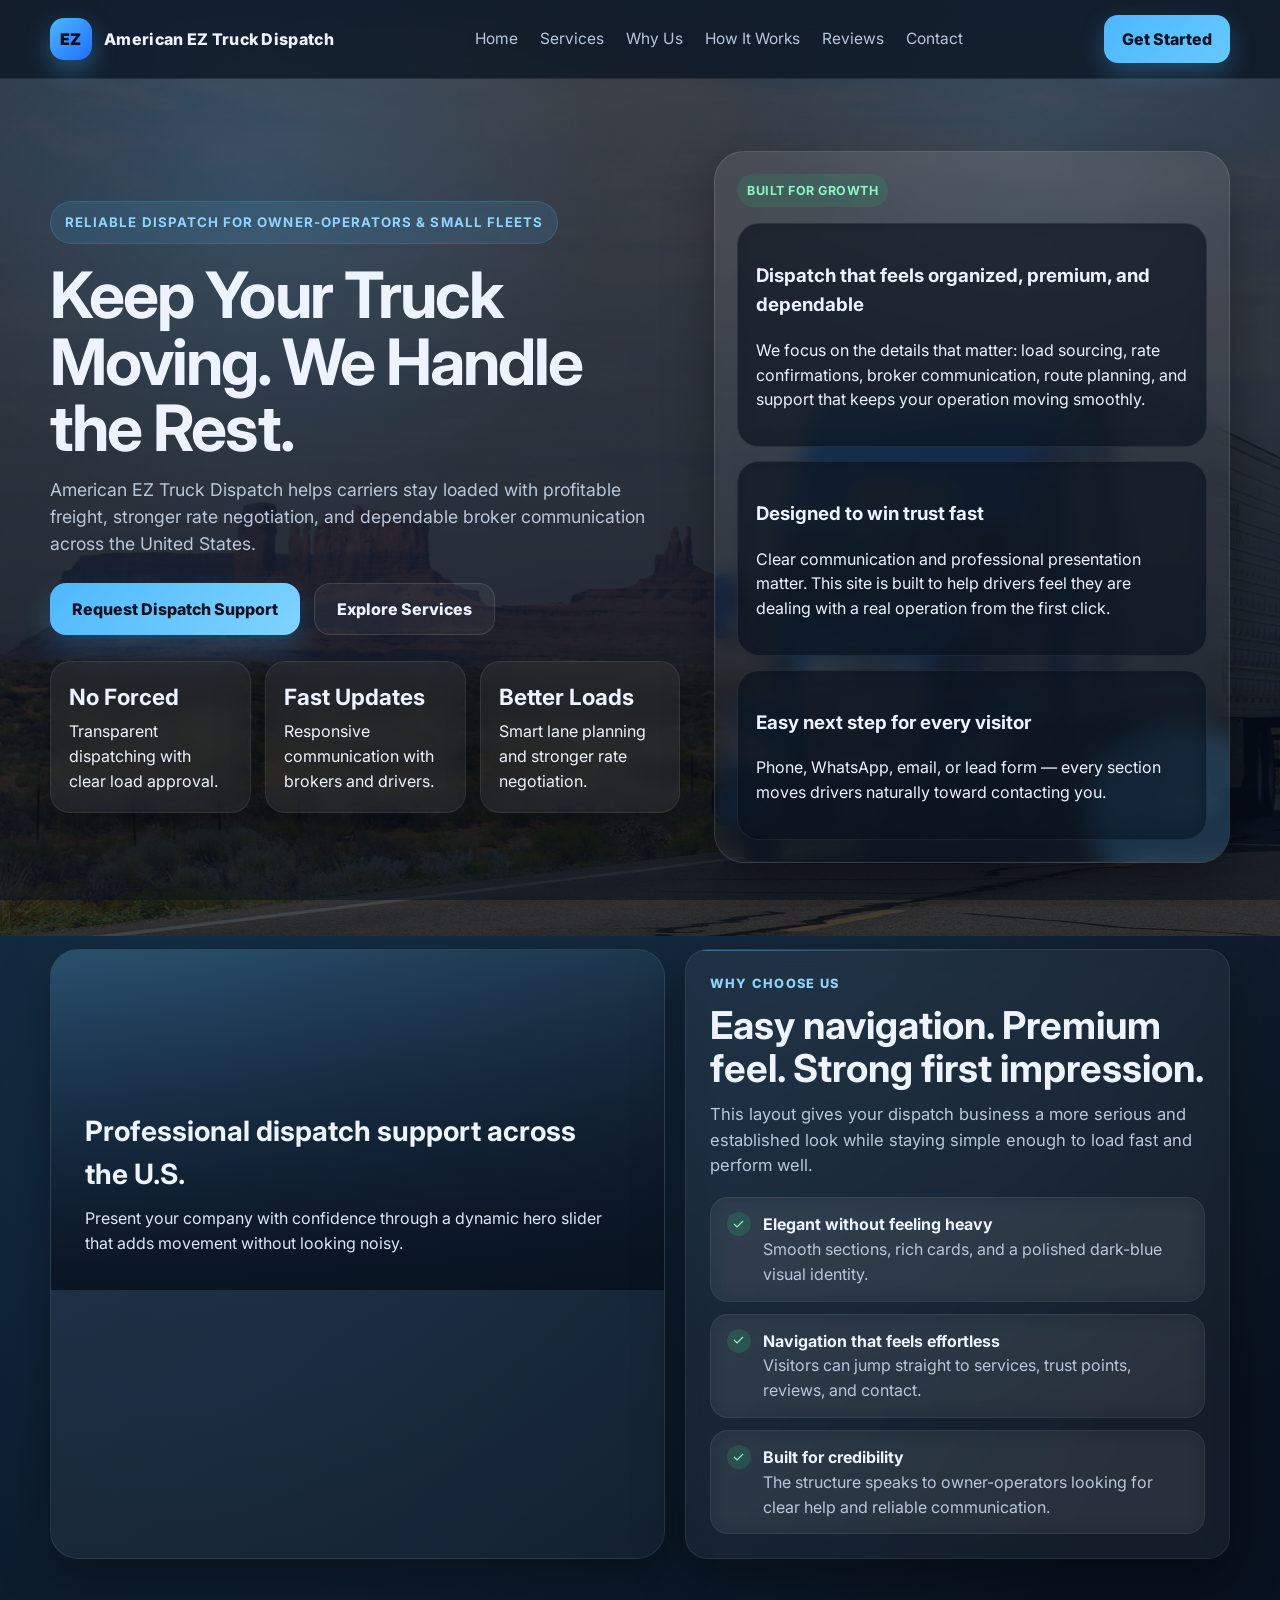
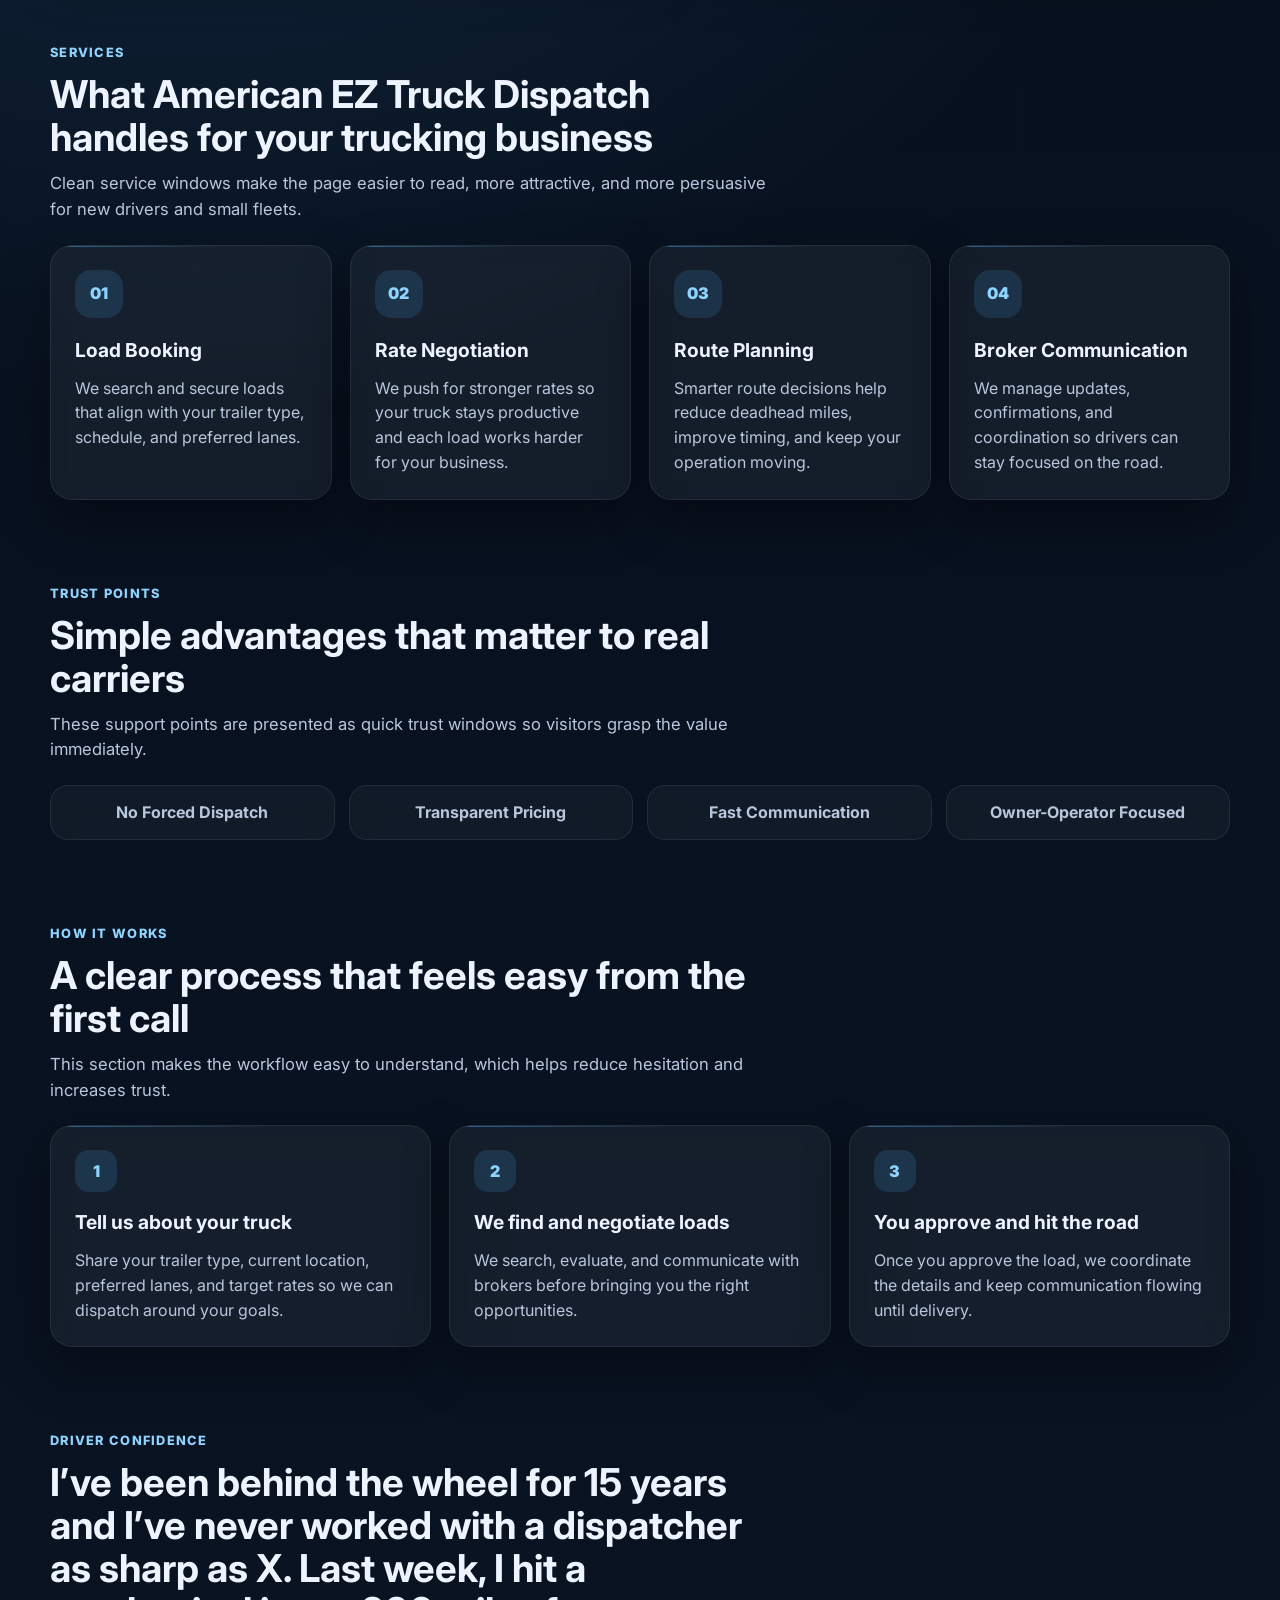
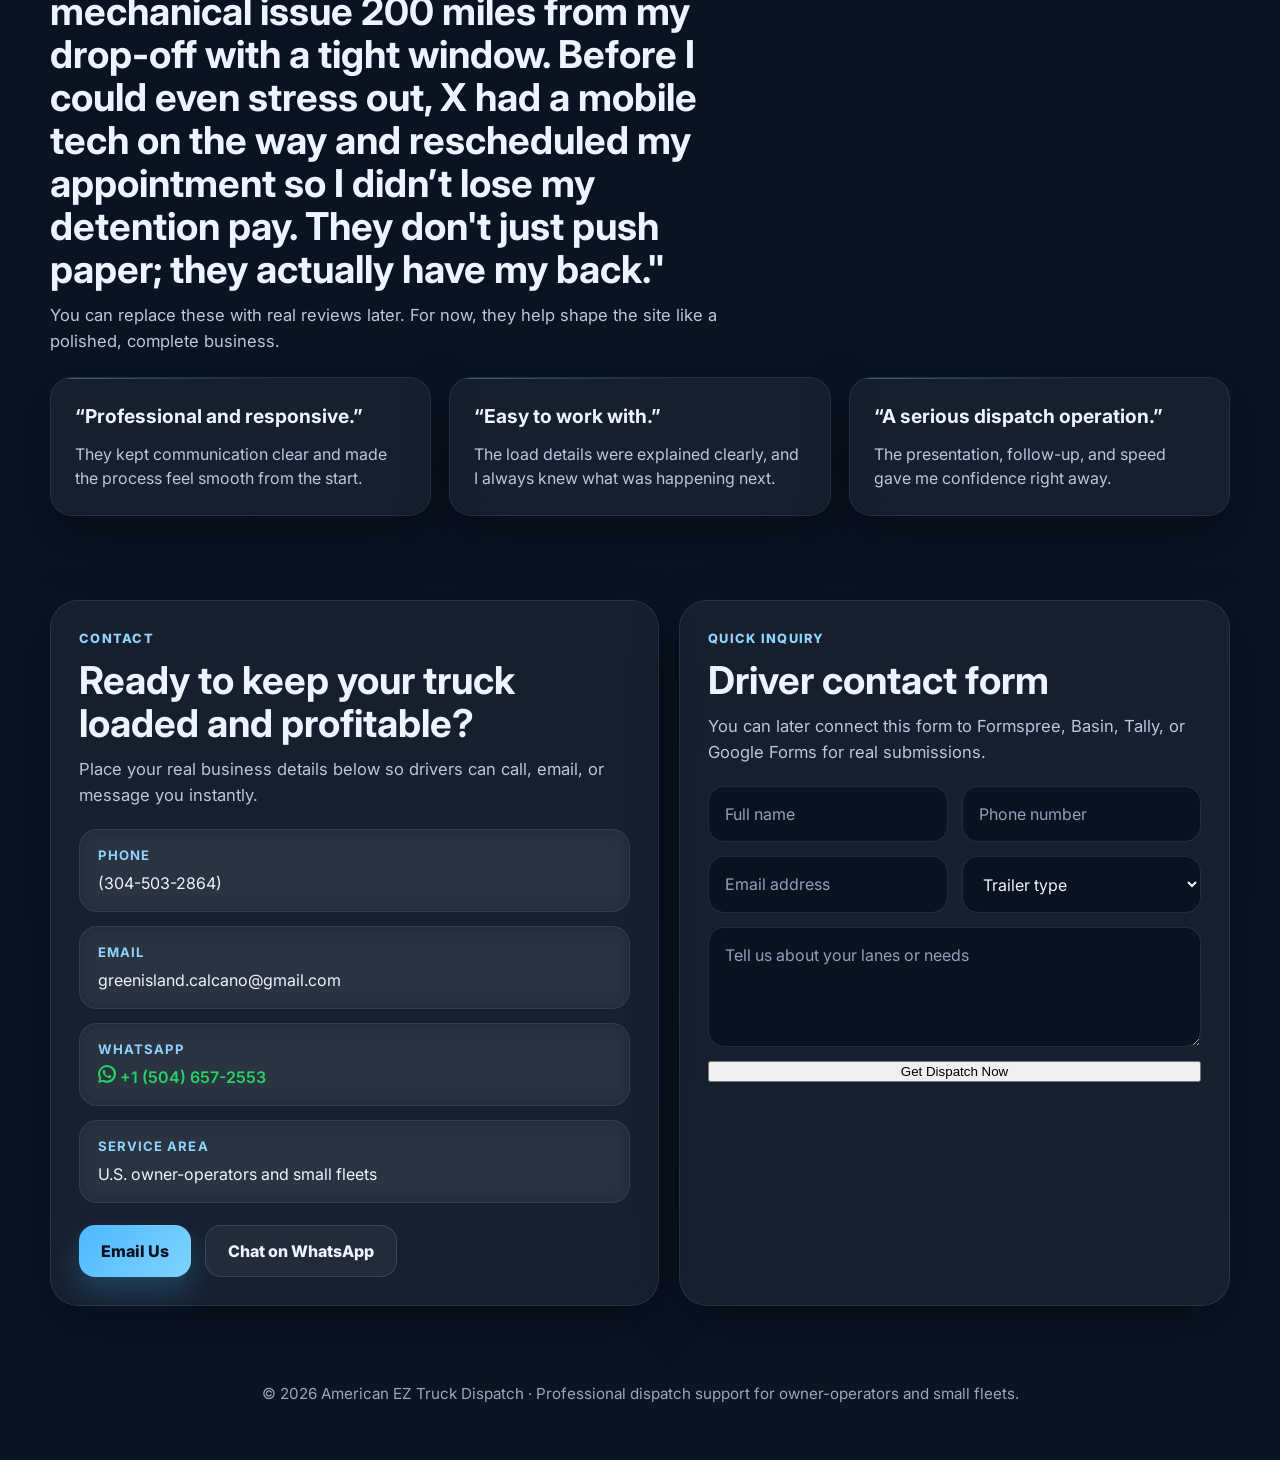
==== main-site.html @ 00bae403 "Rename index.html to main-site.html" ====
<!DOCTYPE html>
<html lang="en">
<head>
 <link rel="stylesheet" href="/assets/css/style.css">
 <link href="https://fonts.googleapis.com/css2?family=Inter:wght@400;600;800&display=swap" rel="stylesheet">
 <meta charset="UTF-8" />
  <meta name="viewport" content="width=device-width, initial-scale=1.0" />
  <title>American EZ Truck Dispatch</title>
  <meta name="description" content="American EZ Truck Dispatch helps owner-operators and small fleets stay loaded with profitable freight through smart dispatch, rate negotiation, and reliable communication." />
  <style>
    :root {
      --bg: #08111f;
      --bg-soft: #0d1a2d;
      --panel: rgba(255,255,255,0.06);
      --panel-strong: rgba(255,255,255,0.1);
      --text: #eef4ff;
      --muted: #b9c7dc;
      --line: rgba(255,255,255,0.12);
      --accent: #4db8ff;
      --accent-2: #8fd3ff;
      --success: #29c77b;
      --shadow: 0 20px 50px rgba(0,0,0,0.35);
      --radius: 22px;
      --max: 1180px;
    }

    * { box-sizing: border-box; }
    html { scroll-behavior: smooth; }
    body {
      margin: 0;
      font-family: Inter, Arial, Helvetica, sans-serif;
      background:
        radial-gradient(circle at 15% 20%, rgba(77,184,255,0.18), transparent 28%),
        radial-gradient(circle at 85% 10%, rgba(143,211,255,0.12), transparent 22%),
        linear-gradient(180deg, #07101d 0%, #08111f 45%, #0a1524 100%);
      color: var(--text);
      line-height: 1.55;
    }

    a { color: inherit; text-decoration: none; }
    img { max-width: 100%; display: block; }

    .container {
      width: min(var(--max), calc(100% - 32px));
      margin: 0 auto;
    }

    .topbar {
      position: sticky;
      top: 0;
      z-index: 50;
      backdrop-filter: blur(14px);
      background: rgba(8, 17, 31, 0.72);
      border-bottom: 1px solid rgba(255,255,255,0.08);
    }

    .nav {
      display: flex;
      align-items: center;
      justify-content: space-between;
      gap: 20px;
      min-height: 78px;
    }

    .brand {
      display: flex;
      align-items: center;
      gap: 12px;
      font-weight: 800;
      letter-spacing: 0.3px;
    }

    .brand-mark {
      width: 42px;
      height: 42px;
      border-radius: 14px;
      display: grid;
      place-items: center;
      background: linear-gradient(135deg, var(--accent), #1d6fff);
      color: #06111f;
      font-weight: 900;
      box-shadow: 0 10px 24px rgba(77,184,255,0.35);
    }

    .nav-links {
      display: flex;
      align-items: center;
      gap: 22px;
      flex-wrap: wrap;
    }

    .nav-links a {
      color: var(--muted);
      font-size: 0.97rem;
      transition: 0.25s ease;
    }

    .nav-links a:hover { color: var(--text); }

    .nav-cta {
      display: inline-flex;
      align-items: center;
      justify-content: center;
      padding: 12px 18px;
      border-radius: 14px;
      background: linear-gradient(135deg, var(--accent), #66c8ff);
      color: #06111f;
      font-weight: 800;
      box-shadow: 0 10px 24px rgba(77,184,255,0.28);
    }

    .hero {
      position: relative;
      overflow: hidden;
      padding: 72px 0 44px;
    }

    .hero-grid {
      display: grid;
      grid-template-columns: 1.1fr 0.9fr;
      gap: 34px;
      align-items: center;
    }

    .eyebrow {
      display: inline-flex;
      padding: 10px 14px;
      border-radius: 999px;
      background: rgba(77,184,255,0.12);
      border: 1px solid rgba(77,184,255,0.18);
      color: var(--accent-2);
      font-size: 0.83rem;
      font-weight: 700;
      letter-spacing: 0.08em;
      text-transform: uppercase;
    }

    h1 {
      margin: 18px 0 14px;
      font-size: clamp(2.5rem, 5vw, 4.7rem);
      line-height: 1.04;
      letter-spacing: -0.03em;
    }

    .hero p.lead {
      max-width: 720px;
      font-size: 1.1rem;
      color: var(--muted);
      margin: 0 0 26px;
    }

    .hero-actions {
      display: flex;
      gap: 14px;
      flex-wrap: wrap;
      margin-bottom: 26px;
    }

    .btn {
      display: inline-flex;
      align-items: center;
      justify-content: center;
      min-height: 52px;
      padding: 0 22px;
      border-radius: 16px;
      font-weight: 800;
      transition: transform 0.22s ease, box-shadow 0.22s ease, background 0.22s ease;
    }

    .btn:hover { transform: translateY(-2px); }

    .btn-primary {
      background: linear-gradient(135deg, var(--accent), #80d4ff);
      color: #06111f;
      box-shadow: 0 14px 28px rgba(77,184,255,0.24);
    }

    .btn-secondary {
      background: rgba(255,255,255,0.05);
      border: 1px solid rgba(255,255,255,0.12);
      color: var(--text);
    }

    .hero-stats {
      display: grid;
      grid-template-columns: repeat(3, 1fr);
      gap: 14px;
      margin-top: 18px;
    }

    .stat {
      background: rgba(255,255,255,0.05);
      border: 1px solid rgba(255,255,255,0.08);
      border-radius: 20px;
      padding: 18px;
      box-shadow: var(--shadow);
    }

    .stat strong {
      display: block;
      font-size: 1.4rem;
      margin-bottom: 4px;
    }

    .hero-panel {
      position: relative;
      background: linear-gradient(180deg, rgba(255,255,255,0.09), rgba(255,255,255,0.04));
      border: 1px solid rgba(255,255,255,0.12);
      border-radius: 30px;
      padding: 22px;
      box-shadow: var(--shadow);
      overflow: hidden;
    }

    .hero-panel::before {
      content: "";
      position: absolute;
      inset: auto -40px -40px auto;
      width: 180px;
      height: 180px;
      border-radius: 50%;
      background: rgba(77,184,255,0.18);
      filter: blur(12px);
    }

    .mini-tag {
      display: inline-flex;
      padding: 7px 10px;
      border-radius: 999px;
      background: rgba(41,199,123,0.14);
      color: #8df5c1;
      font-size: 0.78rem;
      font-weight: 700;
      letter-spacing: 0.04em;
      text-transform: uppercase;
    }

    .panel-card {
      margin-top: 16px;
      background: rgba(7, 15, 27, 0.68);
      border: 1px solid rgba(255,255,255,0.08);
      border-radius: 22px;
      padding: 18px;
    }

    .panel-card + .panel-card { margin-top: 14px; }

    .section {
      padding: 42px 0;
    }

    .section-head {
      max-width: 720px;
      margin-bottom: 22px;
    }

    .section-kicker {
      color: var(--accent-2);
      text-transform: uppercase;
      letter-spacing: 0.1em;
      font-size: 0.8rem;
      font-weight: 800;
      margin-bottom: 10px;
    }

    h2 {
      font-size: clamp(1.8rem, 3vw, 3rem);
      line-height: 1.12;
      margin: 0 0 12px;
    }

    .section-desc {
      color: var(--muted);
      margin: 0;
      font-size: 1.04rem;
    }

    .cards-3, .cards-4, .steps, .reviews {
      display: grid;
      gap: 18px;
    }

    .cards-3 { grid-template-columns: repeat(3, 1fr); }
    .cards-4 { grid-template-columns: repeat(4, 1fr); }
    .steps { grid-template-columns: repeat(3, 1fr); }
    .reviews { grid-template-columns: repeat(3, 1fr); }

    .card {
      background: rgba(255,255,255,0.05);
      border: 1px solid rgba(255,255,255,0.08);
      border-radius: var(--radius);
      padding: 24px;
      box-shadow: var(--shadow);
      position: relative;
      overflow: hidden;
    }

    .card::after {
      content: "";
      position: absolute;
      inset: 0 auto auto 0;
      width: 100%;
      height: 1px;
      background: linear-gradient(90deg, rgba(77,184,255,0.5), transparent 60%);
    }

    .icon-box {
      width: 48px;
      height: 48px;
      border-radius: 16px;
      display: grid;
      place-items: center;
      background: rgba(77,184,255,0.14);
      color: var(--accent-2);
      font-weight: 900;
      margin-bottom: 18px;
    }

    .card h3 { margin: 0 0 10px; font-size: 1.2rem; }
    .card p { margin: 0; color: var(--muted); }

    .split {
      display: grid;
      grid-template-columns: 1.06fr 0.94fr;
      gap: 20px;
      align-items: stretch;
    }

    .check-list {
      display: grid;
      gap: 12px;
      margin-top: 18px;
    }

    .check-item {
      display: flex;
      gap: 12px;
      align-items: flex-start;
      padding: 14px 16px;
      background: rgba(255,255,255,0.04);
      border: 1px solid rgba(255,255,255,0.08);
      border-radius: 18px;
    }

    .check {
      width: 24px;
      height: 24px;
      border-radius: 50%;
      display: grid;
      place-items: center;
      background: rgba(41,199,123,0.18);
      color: #92f3c6;
      font-size: 0.9rem;
      flex: 0 0 24px;
    }

    .step-number {
      display: inline-flex;
      width: 42px;
      height: 42px;
      border-radius: 14px;
      align-items: center;
      justify-content: center;
      background: rgba(77,184,255,0.15);
      color: var(--accent-2);
      font-weight: 900;
      margin-bottom: 16px;
    }

    .slider-shell {
      position: relative;
      overflow: hidden;
      border-radius: 28px;
      border: 1px solid rgba(255,255,255,0.08);
      background: linear-gradient(135deg, rgba(255,255,255,0.07), rgba(255,255,255,0.03));
      box-shadow: var(--shadow);
      min-height: 340px;
    }

    .slides {
      display: flex;
      width: 300%;
      animation: slideShow 16s infinite;
    }

    .slide {
      width: 100%;
      min-height: 340px;
      padding: 34px;
      display: flex;
      flex-direction: column;
      justify-content: end;
      background-size: cover;
      background-position: center;
      position: relative;
    }

    .slide::before {
      content: "";
      position: absolute;
      inset: 0;
      background: linear-gradient(180deg, rgba(8,17,31,0.08) 0%, rgba(8,17,31,0.72) 74%, rgba(8,17,31,0.92) 100%);
    }

    .slide-content {
      position: relative;
      z-index: 1;
      max-width: 520px;
    }

    .slide h3 {
      margin: 0 0 10px;
      font-size: 1.75rem;
    }

    .slide p { margin: 0; color: #dbe8f8; }

    .slide-1 {
      background-image: linear-gradient(135deg, rgba(77,184,255,0.22), rgba(8,17,31,0.2)), url('https://images.unsplash.com/photo-1519003722824-194d4455a60c?auto=format&fit=crop&w=1400&q=80');
    }

    .slide-2 {
      background-image: linear-gradient(135deg, rgba(77,184,255,0.14), rgba(8,17,31,0.22)), url('https://images.unsplash.com/photo-1601584115197-04ecc0da31d7?auto=format&fit=crop&w=1400&q=80');
    }

    .slide-3 {
      background-image: linear-gradient(135deg, rgba(77,184,255,0.12), rgba(8,17,31,0.2)), url('https://images.unsplash.com/photo-1563805042-7684c019e1cb?auto=format&fit=crop&w=1400&q=80');
    }

    .contact-grid {
      display: grid;
      grid-template-columns: 1.05fr 0.95fr;
      gap: 20px;
    }

    .contact-box {
      background: rgba(255,255,255,0.05);
      border: 1px solid rgba(255,255,255,0.09);
      border-radius: 28px;
      padding: 28px;
      box-shadow: var(--shadow);
    }

    .contact-list {
      display: grid;
      gap: 14px;
      margin-top: 20px;
    }

    .contact-item {
      padding: 15px 18px;
      border-radius: 18px;
      background: rgba(255,255,255,0.04);
      border: 1px solid rgba(255,255,255,0.08);
    }

    .contact-item span {
      display: block;
      color: var(--accent-2);
      font-size: 0.82rem;
      text-transform: uppercase;
      letter-spacing: 0.08em;
      font-weight: 700;
      margin-bottom: 6px;
    }

    form {
      display: grid;
      gap: 14px;
      margin-top: 20px;
    }

    input, select, textarea {
      width: 100%;
      border: 1px solid rgba(255,255,255,0.1);
      background: rgba(7,15,27,0.7);
      color: var(--text);
      border-radius: 16px;
      padding: 15px 16px;
      font: inherit;
      outline: none;
    }

    textarea { min-height: 120px; resize: vertical; }
    input::placeholder, textarea::placeholder { color: #8fa1bc; }

    .form-row {
      display: grid;
      grid-template-columns: repeat(2, 1fr);
      gap: 14px;
    }

    .trust-band {
      margin-top: 10px;
      display: grid;
      grid-template-columns: repeat(4, 1fr);
      gap: 14px;
    }

    .trust-pill {
      text-align: center;
      padding: 14px;
      border-radius: 18px;
      background: rgba(255,255,255,0.04);
      border: 1px solid rgba(255,255,255,0.08);
      color: var(--muted);
      font-weight: 700;
    }

    footer {
      padding: 34px 0 54px;
      color: #97a7bf;
      text-align: center;
      font-size: 0.95rem;
    }

    @keyframes slideShow {
      0%, 28% { transform: translateX(0); }
      33%, 61% { transform: translateX(-33.3333%); }
      66%, 94% { transform: translateX(-66.6666%); }
      100% { transform: translateX(0); }
    }

    @media (max-width: 1100px) {
      .hero-grid, .split, .contact-grid, .cards-4 {
        grid-template-columns: 1fr 1fr;
      }
      .cards-3, .steps, .reviews, .trust-band {
        grid-template-columns: repeat(2, 1fr);
      }
    }

    @media (max-width: 820px) {
      .nav { flex-wrap: wrap; padding: 14px 0; }
      .nav-links { width: 100%; justify-content: center; }
      .hero-grid, .split, .contact-grid, .cards-3, .cards-4, .steps, .reviews, .trust-band, .form-row, .hero-stats {
        grid-template-columns: 1fr;
      }
      .hero { padding-top: 46px; }
      .slide { min-height: 280px; padding: 24px; }
      .slider-shell { min-height: 280px; }
    }
  </style>
</head>
<body>
  <header class="topbar">
    <div class="container nav">
      <a class="brand" href="#home">
        <span class="brand-mark">EZ</span>
        <span>American EZ Truck Dispatch</span>
      </a>

      <nav class="nav-links" aria-label="Main navigation">
        <a href="#home">Home</a>
        <a href="#services">Services</a>
        <a href="#why-us">Why Us</a>
        <a href="#how-it-works">How It Works</a>
        <a href="#reviews">Reviews</a>
        <a href="#contact">Contact</a>
      </nav>

      <a class="nav-cta" href="#contact">Get Started</a>
    </div>
  </header>

  <main>
    <section class="hero" id="home">
      <div class="container hero-grid">
        <div>
          <span class="eyebrow">Reliable Dispatch for Owner-Operators & Small Fleets</span>
          <h1>Keep Your Truck Moving. We Handle the Rest.</h1>
          <p class="lead">
            American EZ Truck Dispatch helps carriers stay loaded with profitable freight, stronger rate negotiation, and dependable broker communication across the United States.
          </p>

          <div class="hero-actions">
            <a class="btn btn-primary" href="#contact">Request Dispatch Support</a>
            <a class="btn btn-secondary" href="#services">Explore Services</a>
          </div>

          <div class="hero-stats">
            <div class="stat">
              <strong>No Forced</strong>
              Transparent dispatching with clear load approval.
            </div>
            <div class="stat">
              <strong>Fast Updates</strong>
              Responsive communication with brokers and drivers.
            </div>
            <div class="stat">
              <strong>Better Loads</strong>
              Smart lane planning and stronger rate negotiation.
            </div>
          </div>
        </div>

        <div class="hero-panel">
          <span class="mini-tag">Built for growth</span>
          <div class="panel-card">
            <h3>Dispatch that feels organized, premium, and dependable</h3>
            <p>We focus on the details that matter: load sourcing, rate confirmations, broker communication, route planning, and support that keeps your operation moving smoothly.</p>
          </div>
          <div class="panel-card">
            <h3>Designed to win trust fast</h3>
            <p>Clear communication and professional presentation matter. This site is built to help drivers feel they are dealing with a real operation from the first click.</p>
          </div>
          <div class="panel-card">
            <h3>Easy next step for every visitor</h3>
            <p>Phone, WhatsApp, email, or lead form — every section moves drivers naturally toward contacting you.</p>
          </div>
        </div>
      </div>
    </section>

    <section class="section">
      <div class="container split">
        <div class="slider-shell">
          <div class="slides">
            <article class="slide slide-1">
              <div class="slide-content">
                <h3>Professional dispatch support across the U.S.</h3>
                <p>Present your company with confidence through a dynamic hero slider that adds movement without looking noisy.</p>
              </div>
            </article>
            <article class="slide slide-2">
              <div class="slide-content">
                <h3>Built to feel clean, sharp, and trustworthy</h3>
                <p>Modern sections, polished cards, and smooth navigation help visitors explore your services with ease.</p>
              </div>
            </article>
            <article class="slide slide-3">
              <div class="slide-content">
                <h3>Focused on real conversion</h3>
                <p>Your calls to action stay visible and clear, making it easier to turn site visitors into actual dispatch leads.</p>
              </div>
            </article>
          </div>
        </div>

        <div class="card" id="why-us">
          <div class="section-kicker">Why choose us</div>
          <h2>Easy navigation. Premium feel. Strong first impression.</h2>
          <p class="section-desc">This layout gives your dispatch business a more serious and established look while staying simple enough to load fast and perform well.</p>

          <div class="check-list">
            <div class="check-item"><span class="check">✓</span><div><strong>Elegant without feeling heavy</strong><br><span style="color:var(--muted);">Smooth sections, rich cards, and a polished dark-blue visual identity.</span></div></div>
            <div class="check-item"><span class="check">✓</span><div><strong>Navigation that feels effortless</strong><br><span style="color:var(--muted);">Visitors can jump straight to services, trust points, reviews, and contact.</span></div></div>
            <div class="check-item"><span class="check">✓</span><div><strong>Built for credibility</strong><br><span style="color:var(--muted);">The structure speaks to owner-operators looking for clear help and reliable communication.</span></div></div>
          </div>
        </div>
      </div>
    </section>

    <section class="section" id="services">
      <div class="container">
        <div class="section-head">
          <div class="section-kicker">Services</div>
          <h2>What American EZ Truck Dispatch handles for your trucking business</h2>
          <p class="section-desc">Clean service windows make the page easier to read, more attractive, and more persuasive for new drivers and small fleets.</p>
        </div>

        <div class="cards-4">
          <article class="card">
            <div class="icon-box">01</div>
            <h3>Load Booking</h3>
            <p>We search and secure loads that align with your trailer type, schedule, and preferred lanes.</p>
          </article>
          <article class="card">
            <div class="icon-box">02</div>
            <h3>Rate Negotiation</h3>
            <p>We push for stronger rates so your truck stays productive and each load works harder for your business.</p>
          </article>
          <article class="card">
            <div class="icon-box">03</div>
            <h3>Route Planning</h3>
            <p>Smarter route decisions help reduce deadhead miles, improve timing, and keep your operation moving.</p>
          </article>
          <article class="card">
            <div class="icon-box">04</div>
            <h3>Broker Communication</h3>
            <p>We manage updates, confirmations, and coordination so drivers can stay focused on the road.</p>
          </article>
        </div>
      </div>
    </section>

    <section class="section">
      <div class="container">
        <div class="section-head">
          <div class="section-kicker">Trust points</div>
          <h2>Simple advantages that matter to real carriers</h2>
          <p class="section-desc">These support points are presented as quick trust windows so visitors grasp the value immediately.</p>
        </div>

        <div class="trust-band">
          <div class="trust-pill">No Forced Dispatch</div>
          <div class="trust-pill">Transparent Pricing</div>
          <div class="trust-pill">Fast Communication</div>
          <div class="trust-pill">Owner-Operator Focused</div>
        </div>
      </div>
    </section>

    <section class="section" id="how-it-works">
      <div class="container">
        <div class="section-head">
          <div class="section-kicker">How it works</div>
          <h2>A clear process that feels easy from the first call</h2>
          <p class="section-desc">This section makes the workflow easy to understand, which helps reduce hesitation and increases trust.</p>
        </div>

        <div class="steps">
          <article class="card">
            <span class="step-number">1</span>
            <h3>Tell us about your truck</h3>
            <p>Share your trailer type, current location, preferred lanes, and target rates so we can dispatch around your goals.</p>
          </article>
          <article class="card">
            <span class="step-number">2</span>
            <h3>We find and negotiate loads</h3>
            <p>We search, evaluate, and communicate with brokers before bringing you the right opportunities.</p>
          </article>
          <article class="card">
            <span class="step-number">3</span>
            <h3>You approve and hit the road</h3>
            <p>Once you approve the load, we coordinate the details and keep communication flowing until delivery.</p>
          </article>
        </div>
      </div>
    </section>

    <section class="section" id="reviews">
      <div class="container">
        <div class="section-head">
          <div class="section-kicker">Driver confidence</div>
          <h2>I’ve been behind the wheel for 15 years
         and I’ve never worked with a dispatcher as sharp as X. 
         Last week, I hit a mechanical issue 200 miles from my drop-off with a tight window. 
         Before I could even stress out, X had a mobile tech on the way and rescheduled my appointment
         so I didn’t lose my detention pay. They don't just push paper; they actually have my back."</h2>
          <p class="section-desc">You can replace these with real reviews later. For now, they help shape the site like a polished, complete business.</p>
        </div>

        <div class="reviews">
          <article class="card">
            <h3>“Professional and responsive.”</h3>
            <p>They kept communication clear and made the process feel smooth from the start.</p>
          </article>
          <article class="card">
            <h3>“Easy to work with.”</h3>
            <p>The load details were explained clearly, and I always knew what was happening next.</p>
          </article>
          <article class="card">
            <h3>“A serious dispatch operation.”</h3>
            <p>The presentation, follow-up, and speed gave me confidence right away.</p>
          </article>
        </div>
      </div>
    </section>

    <section class="section" id="contact">
      <div class="container contact-grid">
        <div class="contact-box">
          <div class="section-kicker">Contact</div>
          <h2>Ready to keep your truck loaded and profitable?</h2>
          <p class="section-desc">Place your real business details below so drivers can call, email, or message you instantly.</p>

          <div class="contact-list">
            <div class="contact-item">
              <span>Phone</span>
              (304-503-2864)
            </div>
            <div class="contact-item">
              <span>Email</span>
              greenisland.calcano@gmail.com
            </div>
            <div class="contact-item whatsapp">
  <span>WhatsApp</span>
  <a href="https://wa.me/15046572553?text=Hi%20I%20need%20dispatch%20service" target="_blank">
    
    <svg xmlns="http://www.w3.org/2000/svg" width="18" height="18" viewBox="0 0 24 24" fill="#25D366">
      <path d="M20.52 3.48A11.86 11.86 0 0012.06 0C5.46 0 .1 5.36.1 11.96c0 2.11.55 4.18 1.6 6.01L0 24l6.2-1.62a11.94 11.94 0 005.86 1.49h.01c6.6 0 11.96-5.36 11.96-11.96 0-3.2-1.25-6.2-3.51-8.43zM12.07 21.1a9.13 9.13 0 01-4.65-1.27l-.33-.2-3.68.96.98-3.59-.21-.37a9.07 9.07 0 01-1.39-4.87c0-5.04 4.1-9.14 9.15-9.14 2.44 0 4.73.95 6.45 2.67a9.1 9.1 0 012.68 6.47c0 5.04-4.1 9.14-9.15 9.14zm5.04-6.83c-.28-.14-1.64-.81-1.9-.9-.26-.1-.45-.14-.64.14-.19.28-.73.9-.9 1.08-.17.19-.33.21-.61.07-.28-.14-1.2-.44-2.28-1.4-.84-.75-1.4-1.68-1.56-1.96-.16-.28-.02-.43.12-.57.13-.13.28-.33.42-.49.14-.17.19-.28.28-.47.09-.19.05-.35-.02-.49-.07-.14-.64-1.54-.88-2.11-.23-.55-.46-.47-.64-.48h-.54c-.19 0-.49.07-.75.35-.26.28-1 1-1 2.43s1.02 2.82 1.16 3.02c.14.19 2.01 3.07 4.87 4.3.68.29 1.21.47 1.62.6.68.22 1.3.19 1.79.12.55-.08 1.64-.67 1.87-1.32.23-.66.23-1.22.16-1.32-.07-.1-.26-.16-.54-.3z"/>
    </svg>

    +1 (504) 657-2553
  </a>
</div>
            <div class="contact-item">
              <span>Service area</span>
              U.S. owner-operators and small fleets
            </div>
          </div>

          <div class="hero-actions" style="margin-top:22px; margin-bottom:0;">
            <a class="btn btn-primary" href="mailto:dispatch@americanez-truckdispatch.com">Email Us</a>
            <a class="btn btn-secondary" href="https://wa.me/15046572553">Chat on WhatsApp</a>
          </div>
        </div>

        <div class="contact-box">
          <div class="section-kicker">Quick inquiry</div>
          <h2>Driver contact form</h2>
          <p class="section-desc">You can later connect this form to Formspree, Basin, Tally, or Google Forms for real submissions.</p>

          <form action="https://formspree.io/f/xvzvldwe" method="POST">

  <div class="form-row">
    <input type="text" name="name" placeholder="Full name" required />
    <input type="text" name="phone" placeholder="Phone number" required />
  </div>

  <div class="form-row">
    <input type="email" name="email" placeholder="Email address" required />
    
    <select name="equipment">
      <option value="">Trailer type</option>
      <option>Dry Van</option>
      <option>Flatbed</option>
      <option>Reefer</option>
      <option>Box Truck</option>
    </select>
  </div>

  <textarea name="message" placeholder="Tell us about your lanes or needs"></textarea>

  <!-- hidden enhancements -->
  <input type="hidden" name="_subject" value="New Dispatch Lead">
  <input type="hidden" name="_captcha" value="false">

  <button type="submit">Get Dispatch Now</button>

</form>
        </div>
      </div>
    </section>
  </main>

  <footer>
    © 2026 American EZ Truck Dispatch · Professional dispatch support for owner-operators and small fleets.
  </footer>
</body>
</html>
---- assets/css/style.css ----
/* ===== Full-screen moving trucking background ===== */

body {
  position: relative;
  background: #08111f;
  overflow-x: hidden;
}

body::before {
  content: "";
  position: fixed;
  inset: 0;
  z-index: -2;
  background:
    linear-gradient(rgba(5, 12, 22, 0.62), rgba(5, 12, 22, 0.72)),
    url("/assets/images/truck-hero.jpg") center center / cover no-repeat;
  transform: scale(1.08);
  animation: slowTruckMotion 32s ease-in-out infinite alternate;
  will-change: transform, background-position;
}

body::after {
  content: "";
  position: fixed;
  inset: 0;
  z-index: -1;
  background:
    radial-gradient(circle at 20% 20%, rgba(77, 184, 255, 0.16), transparent 28%),
    radial-gradient(circle at 80% 15%, rgba(143, 211, 255, 0.10), transparent 22%),
    linear-gradient(to bottom, rgba(8, 17, 31, 0.18), rgba(8, 17, 31, 0.55));
  pointer-events: none;
}

@keyframes slowTruckMotion {
  0% {
    transform: scale(1.08) translateX(0) translateY(0);
    background-position: center center;
  }
  50% {
    transform: scale(1.12) translateX(-1.2%) translateY(-0.8%);
    background-position: center 48%;
  }
  100% {
    transform: scale(1.1) translateX(1.2%) translateY(0.8%);
    background-position: center 52%;
  }
}

/* Optional: make sections feel like floating glass panels */
.topbar,
.hero-panel,
.card,
.contact-box,
.stat,
.trust-pill,
.check-item,
.panel-card,
.contact-item {
  backdrop-filter: blur(10px);
  -webkit-backdrop-filter: blur(10px);
}

/* Optional: slightly richer hero feel */
.hero,
.section,
footer {
  position: relative;
  z-index: 1;
}
body {
  font-family: 'Inter', sans-serif;
}
.contact-item a {
  color: #25D366;
  font-weight: 600;
  text-decoration: none;
}

.contact-item a:hover {
  text-decoration: underline;
}
<div class="contact-item whatsapp">
  <span>WhatsApp</span>
  <a href="https://wa.me/15046572553?text=Hi%20I%20need%20dispatch%20service" target="_blank">
    
    <svg xmlns="http://www.w3.org/2000/svg" width="18" height="18" viewBox="0 0 24 24" fill="#25D366">
      <path d="M20.52 3.48A11.86 11.86 0 0012.06 0C5.46 0 .1 5.36.1 11.96c0 2.11.55 4.18 1.6 6.01L0 24l6.2-1.62a11.94 11.94 0 005.86 1.49h.01c6.6 0 11.96-5.36 11.96-11.96 0-3.2-1.25-6.2-3.51-8.43zM12.07 21.1a9.13 9.13 0 01-4.65-1.27l-.33-.2-3.68.96.98-3.59-.21-.37a9.07 9.07 0 01-1.39-4.87c0-5.04 4.1-9.14 9.15-9.14 2.44 0 4.73.95 6.45 2.67a9.1 9.1 0 012.68 6.47c0 5.04-4.1 9.14-9.15 9.14zm5.04-6.83c-.28-.14-1.64-.81-1.9-.9-.26-.1-.45-.14-.64.14-.19.28-.73.9-.9 1.08-.17.19-.33.21-.61.07-.28-.14-1.2-.44-2.28-1.4-.84-.75-1.4-1.68-1.56-1.96-.16-.28-.02-.43.12-.57.13-.13.28-.33.42-.49.14-.17.19-.28.28-.47.09-.19.05-.35-.02-.49-.07-.14-.64-1.54-.88-2.11-.23-.55-.46-.47-.64-.48h-.54c-.19 0-.49.07-.75.35-.26.28-1 1-1 2.43s1.02 2.82 1.16 3.02c.14.19 2.01 3.07 4.87 4.3.68.29 1.21.47 1.62.6.68.22 1.3.19 1.79.12.55-.08 1.64-.67 1.87-1.32.23-.66.23-1.22.16-1.32-.07-.1-.26-.16-.54-.3z"/>
    </svg>

    +1 (504) 657-2553
  </a>
</div>
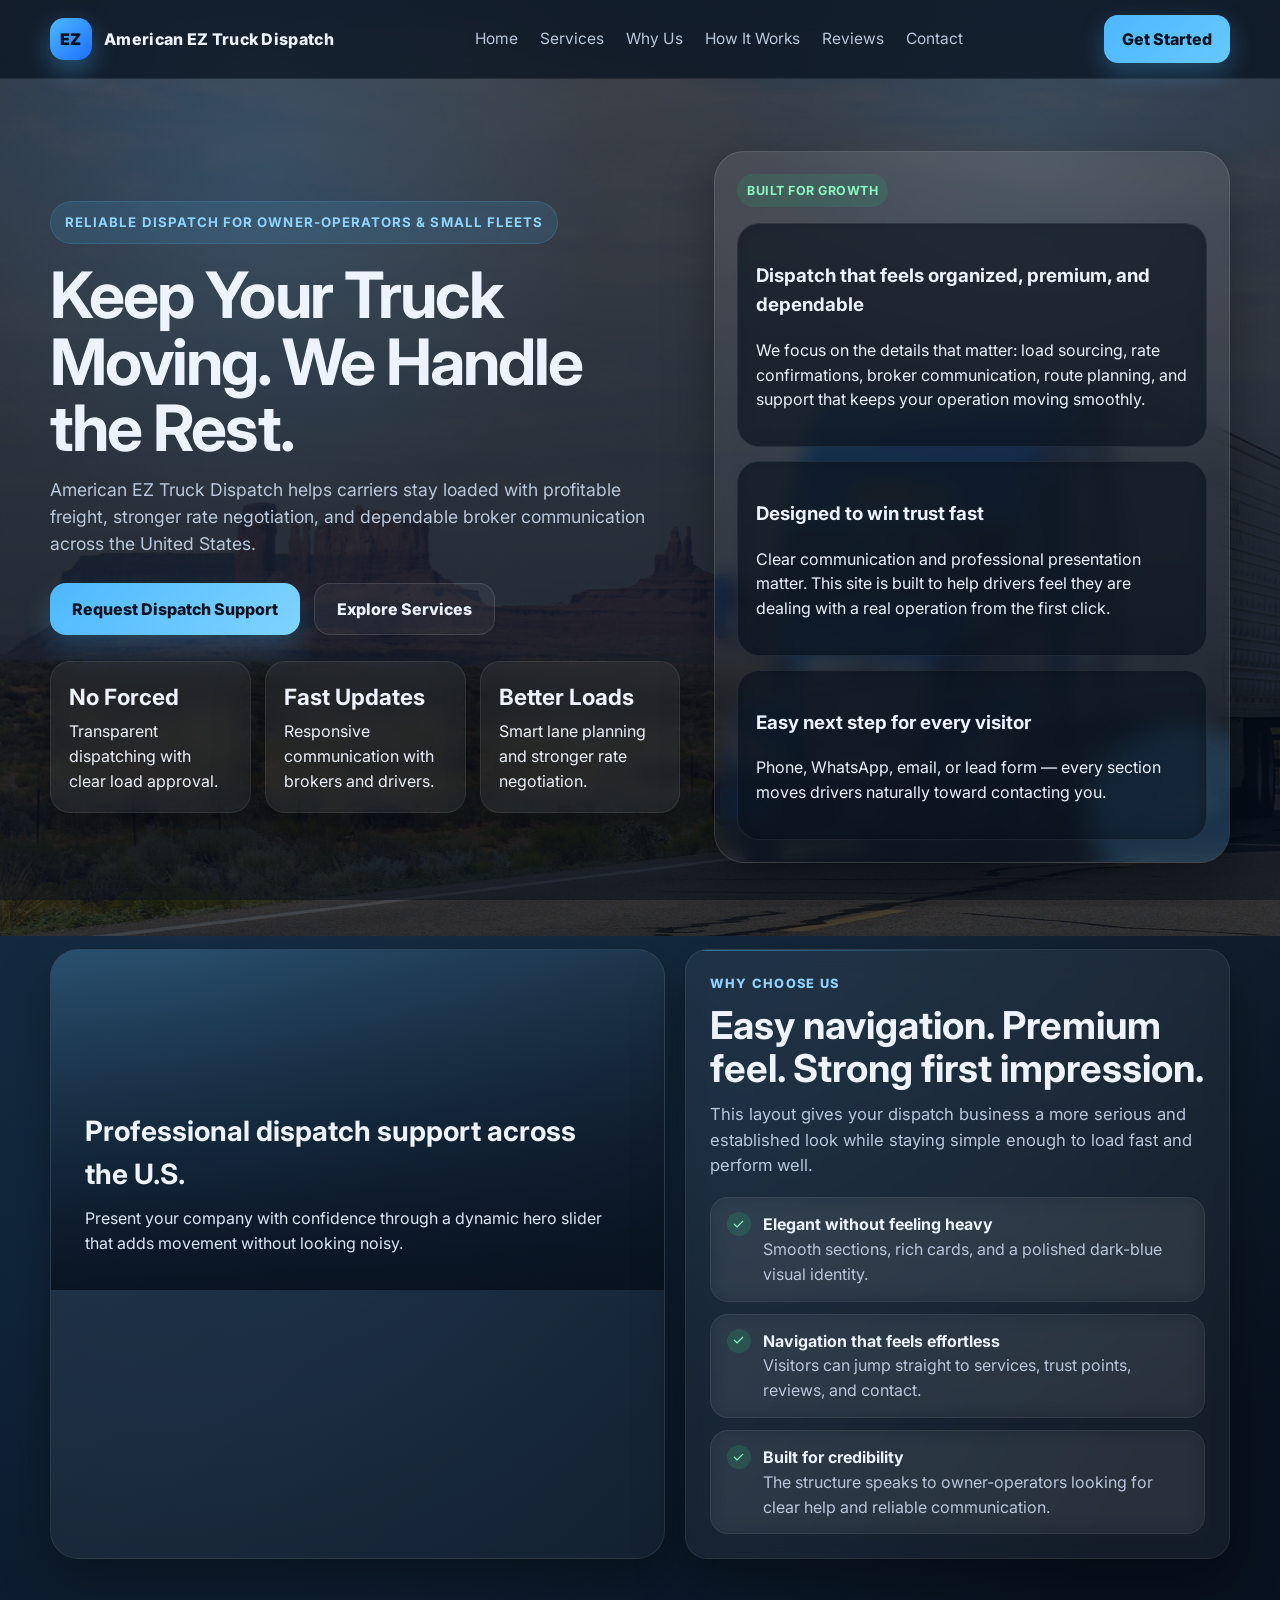
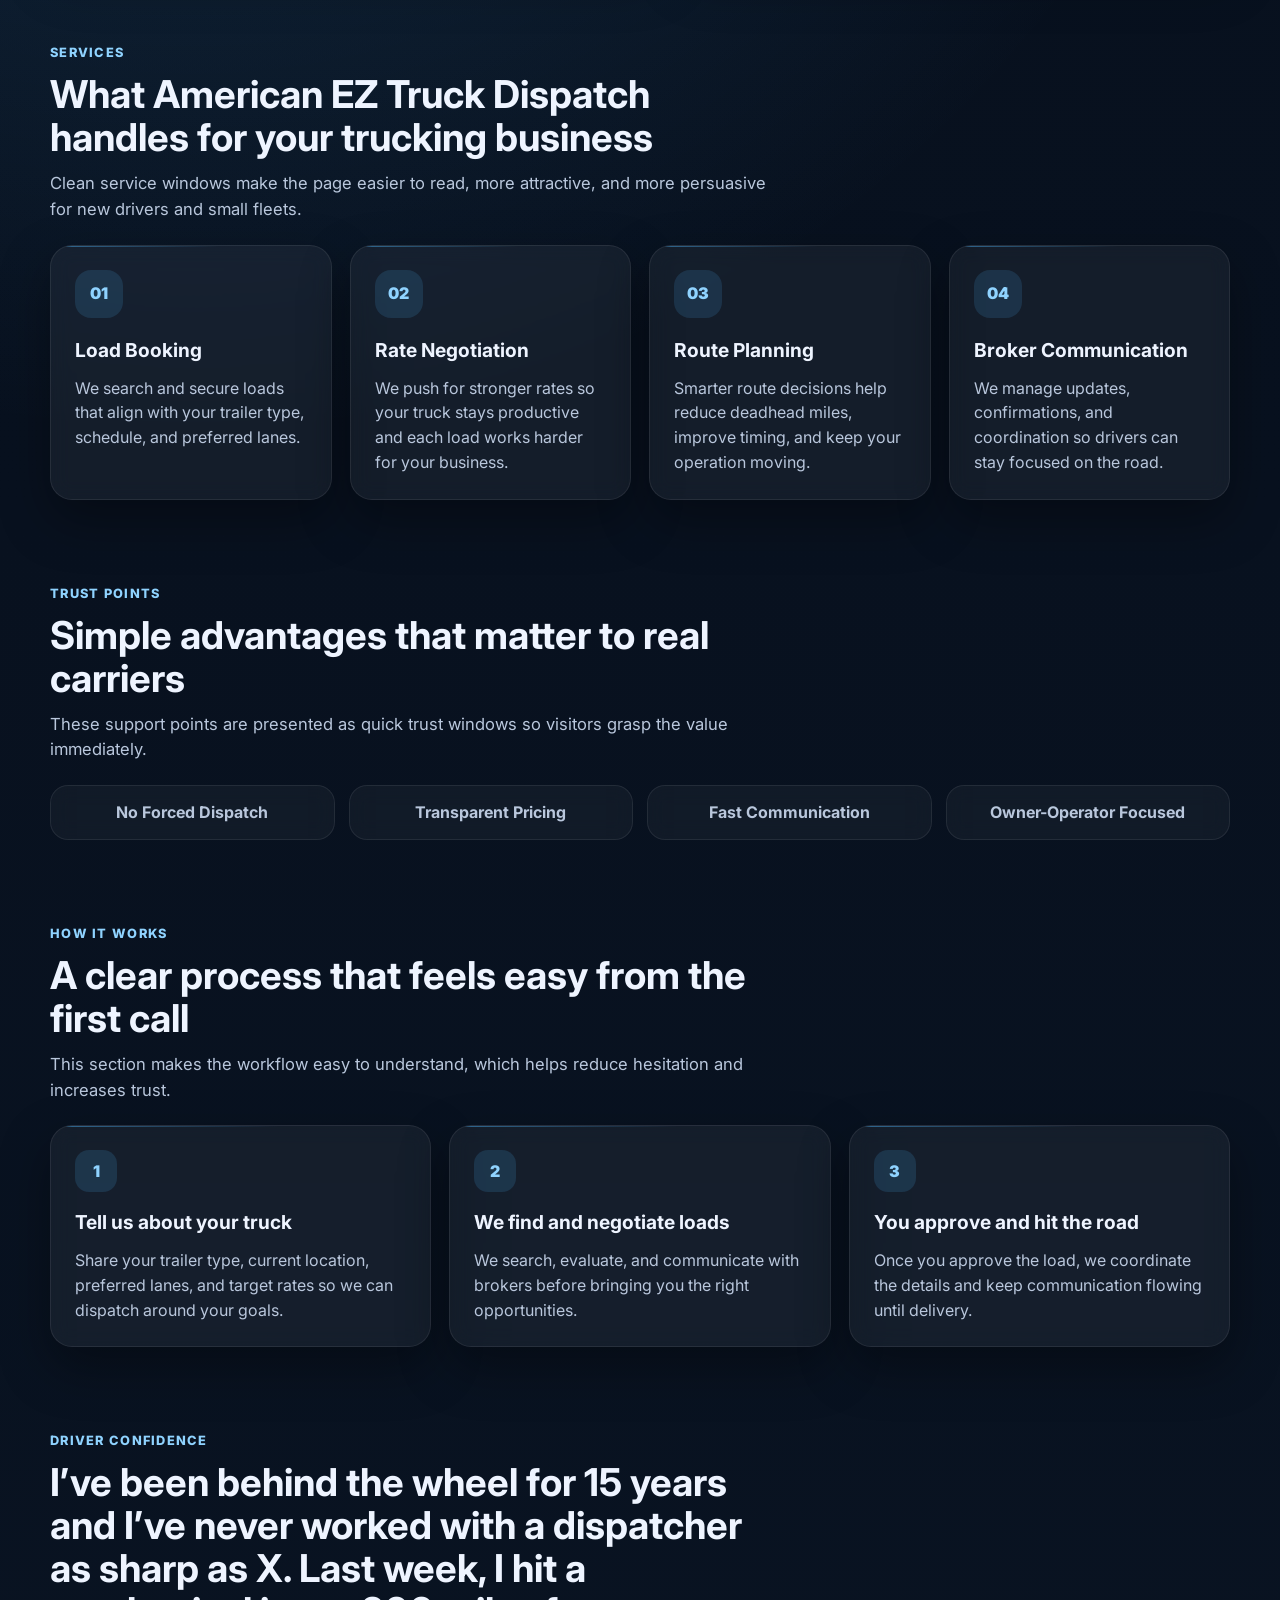
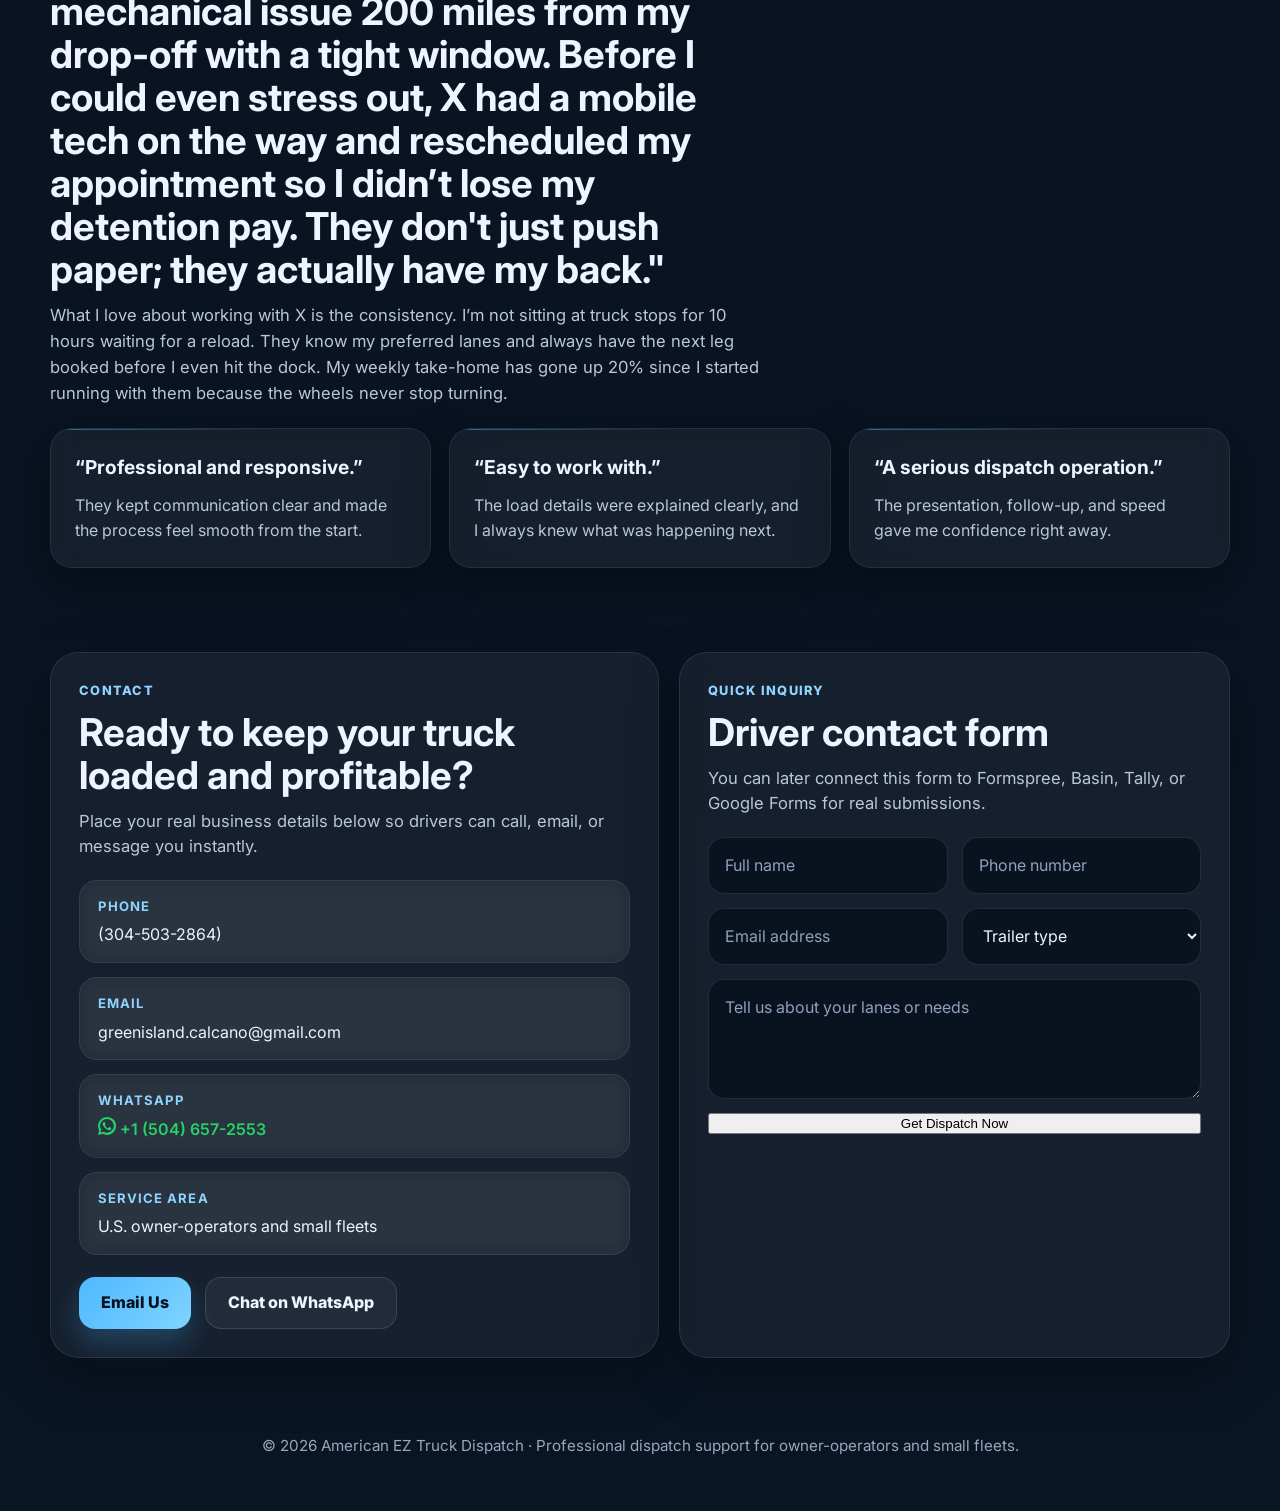
==== commit cad2459b: "Update main-site.html" ====
--- a/main-site.html
+++ b/main-site.html
@@ -738,7 +738,10 @@
          Last week, I hit a mechanical issue 200 miles from my drop-off with a tight window. 
          Before I could even stress out, X had a mobile tech on the way and rescheduled my appointment
          so I didn’t lose my detention pay. They don't just push paper; they actually have my back."</h2>
-          <p class="section-desc">You can replace these with real reviews later. For now, they help shape the site like a polished, complete business.</p>
+          <p class="section-desc">What I love about working with X is the consistency. 
+           I’m not sitting at truck stops for 10 hours waiting for a reload. 
+           They know my preferred lanes and always have the next leg booked before I even hit the dock.
+           My weekly take-home has gone up 20% since I started running with them because the wheels never stop turning.</p>
         </div>
 
         <div class="reviews">
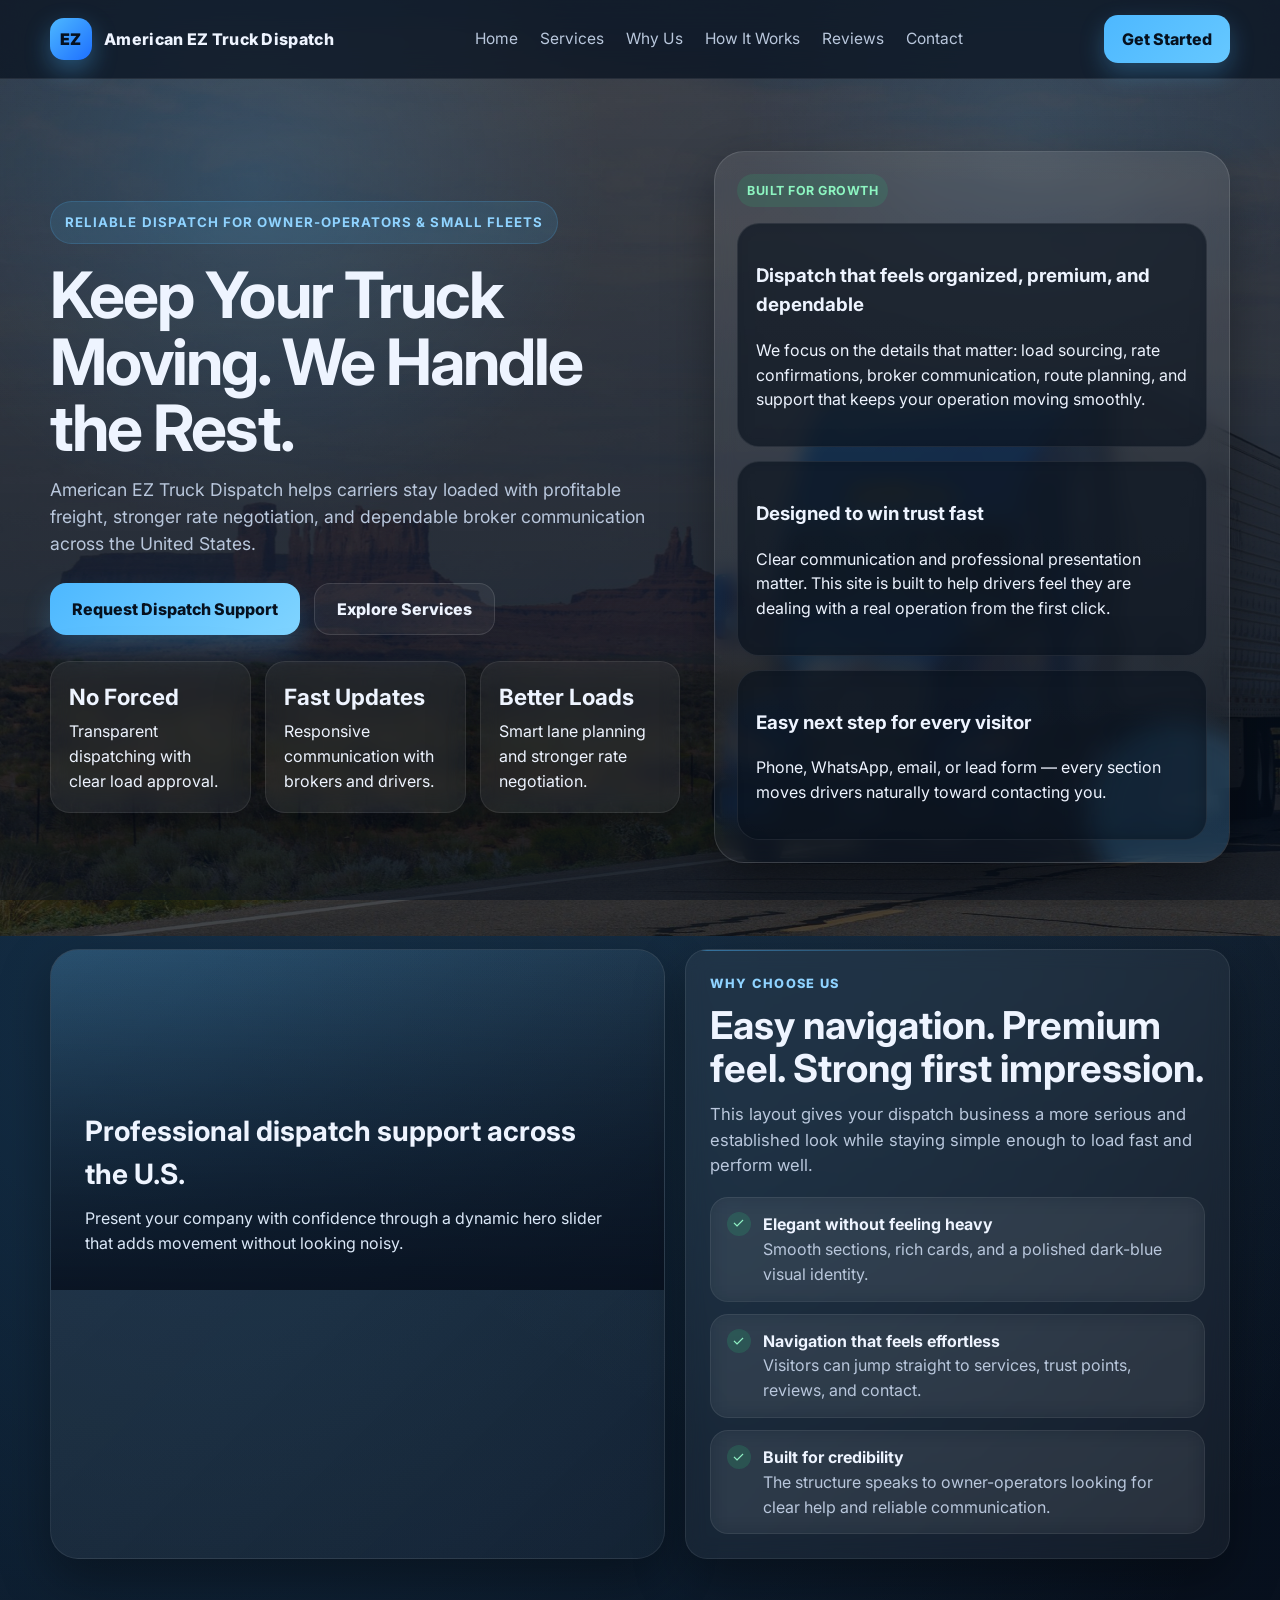
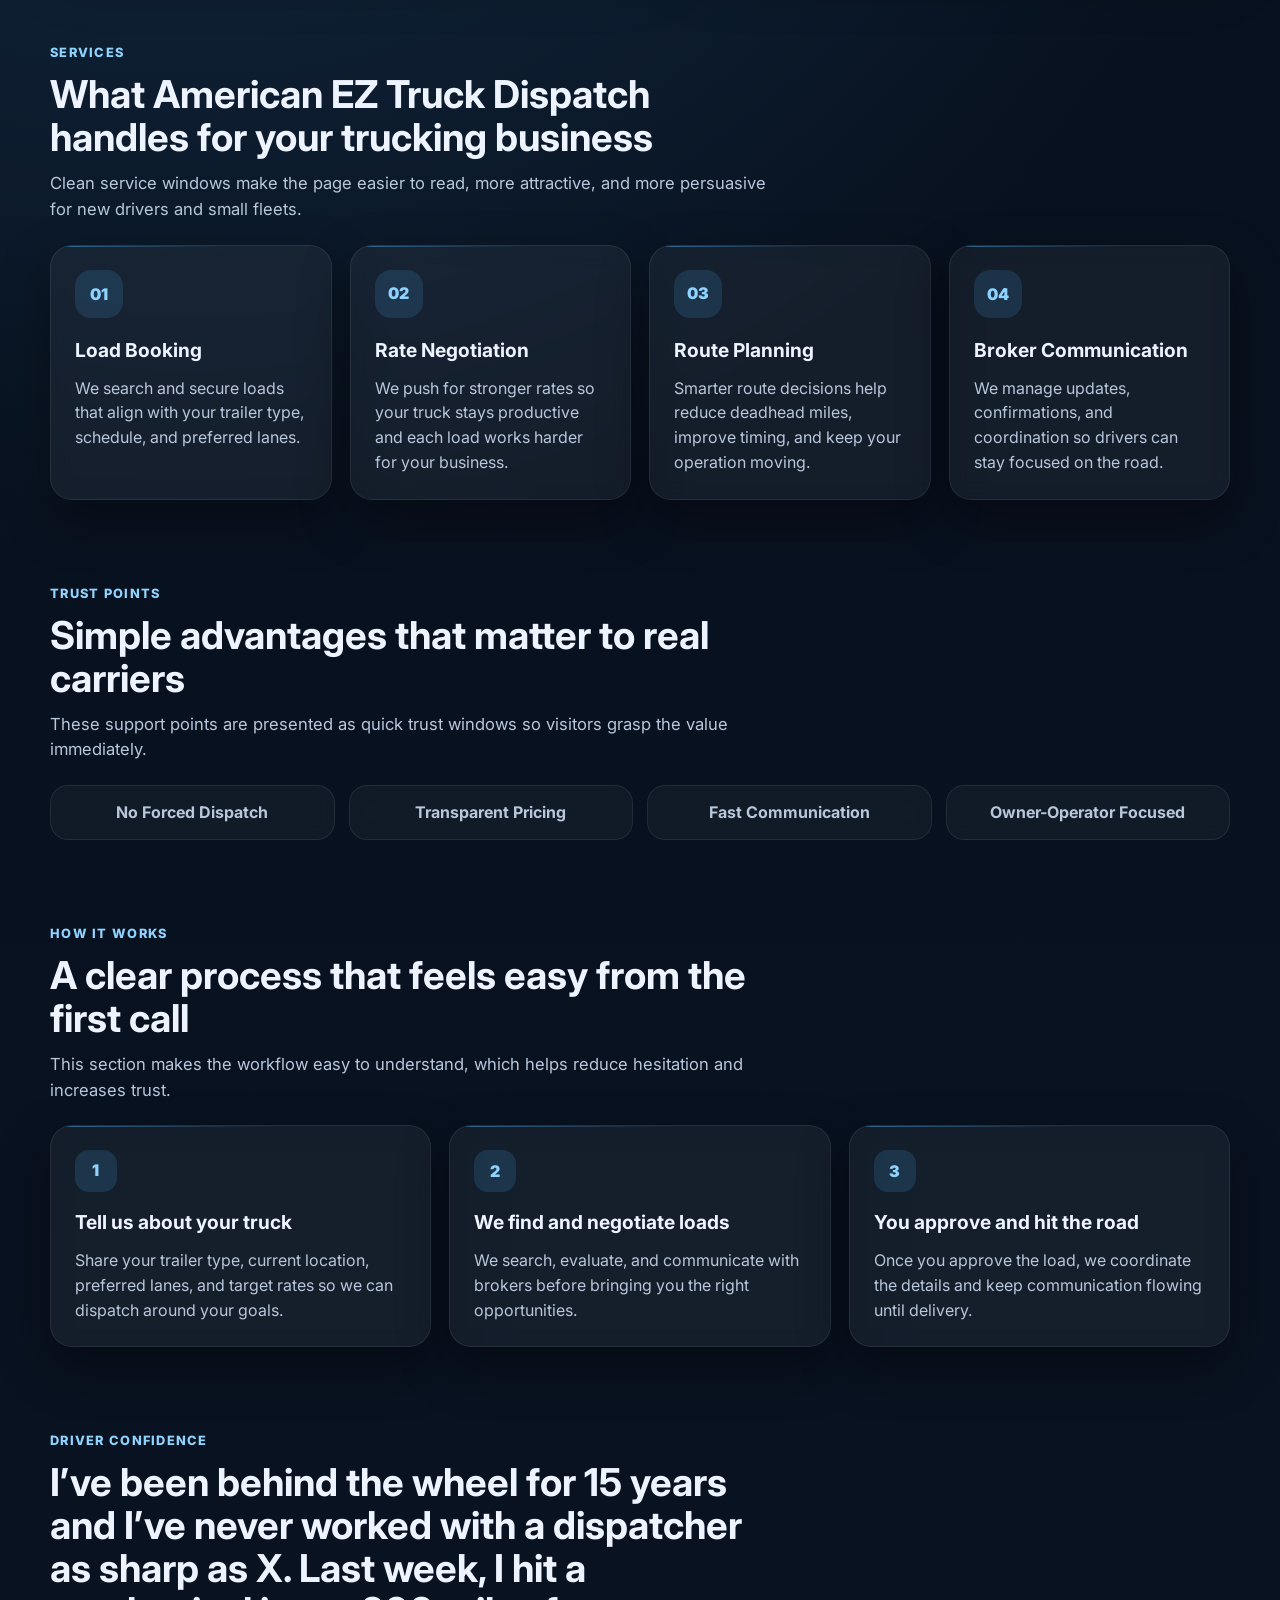
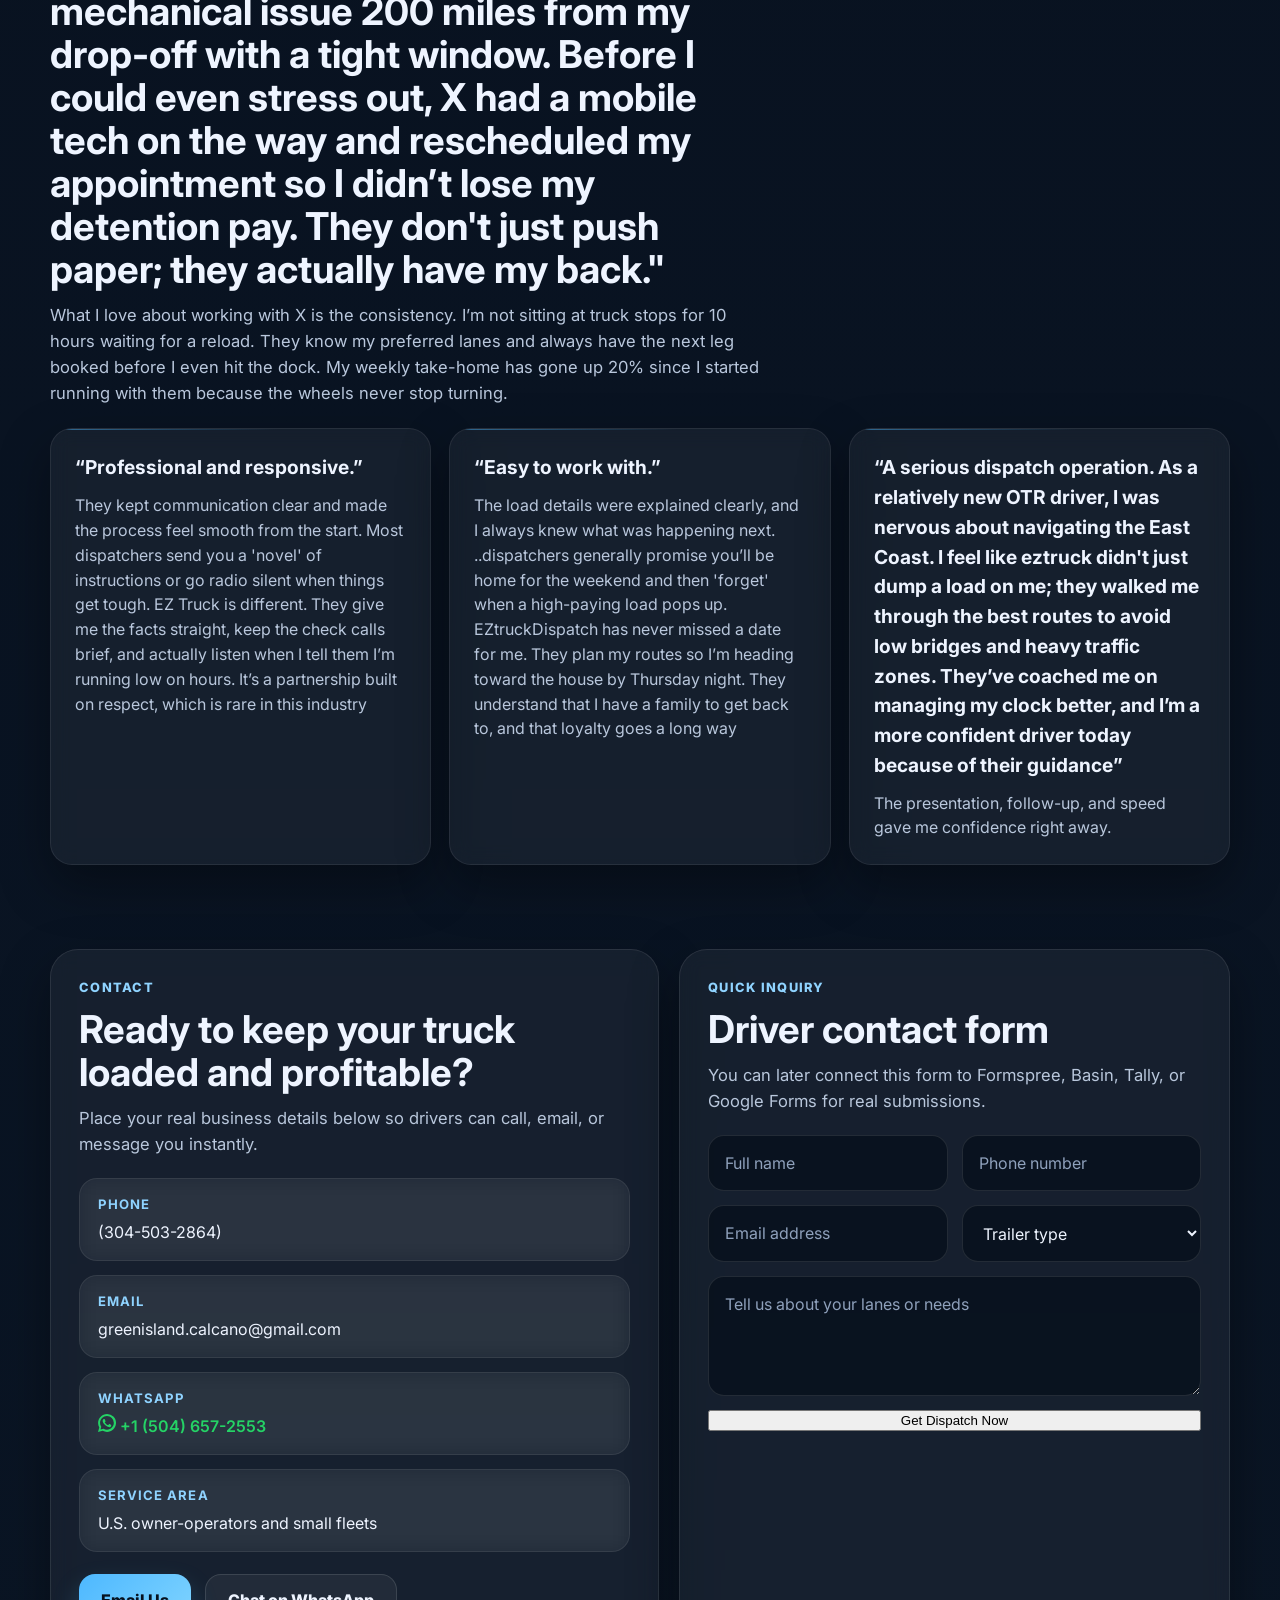
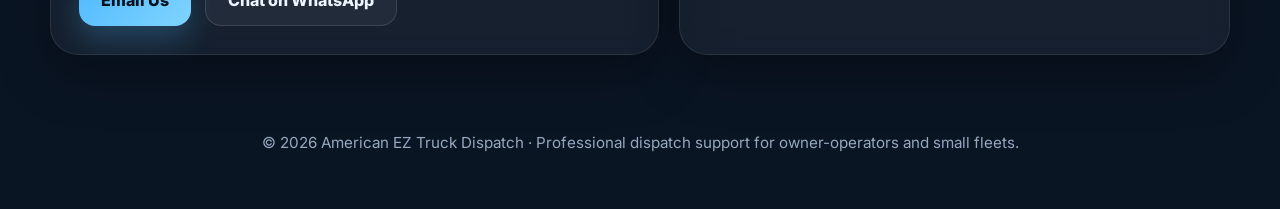
==== commit 5775484d: "Update main-site.html" ====
--- a/main-site.html
+++ b/main-site.html
@@ -738,6 +738,7 @@
          Last week, I hit a mechanical issue 200 miles from my drop-off with a tight window. 
          Before I could even stress out, X had a mobile tech on the way and rescheduled my appointment
          so I didn’t lose my detention pay. They don't just push paper; they actually have my back."</h2>
+         
           <p class="section-desc">What I love about working with X is the consistency. 
            I’m not sitting at truck stops for 10 hours waiting for a reload. 
            They know my preferred lanes and always have the next leg booked before I even hit the dock.
@@ -747,14 +748,27 @@
         <div class="reviews">
           <article class="card">
             <h3>“Professional and responsive.”</h3>
-            <p>They kept communication clear and made the process feel smooth from the start.</p>
+            <p>They kept communication clear and made the process feel smooth from the start.
+             Most dispatchers send you a 'novel' of instructions or go radio silent when things get tough. 
+             EZ Truck is different. They give me the facts straight, keep the check calls brief, 
+             and actually listen  when I tell them I’m running low on hours. 
+             It’s a partnership built on respect, which is rare in this industry</p>
           </article>
           <article class="card">
             <h3>“Easy to work with.”</h3>
-            <p>The load details were explained clearly, and I always knew what was happening next.</p>
-          </article>
-          <article class="card">
-            <h3>“A serious dispatch operation.”</h3>
+            <p>The load details were explained clearly, and I always knew what was happening next.
+             ..dispatchers generally promise you’ll be home for the weekend 
+             and then 'forget' when a high-paying load pops up. EZtruckDispatch has never missed a date for me. 
+             They plan my routes so I’m heading toward the house by Thursday night. 
+             They understand that I have a family to get back to, and that loyalty goes a long way</p>
+          </article>
+          <article class="card">
+            <h3>“A serious dispatch operation.
+             As a relatively new OTR driver, I was nervous about navigating the East Coast. 
+             I feel like eztruck didn't just dump a load on me; 
+             they walked me through the best routes to avoid low bridges and heavy traffic zones.
+             They’ve coached me on managing my clock better, 
+             and I’m a more confident driver today because of their guidance”</h3>
             <p>The presentation, follow-up, and speed gave me confidence right away.</p>
           </article>
         </div>
